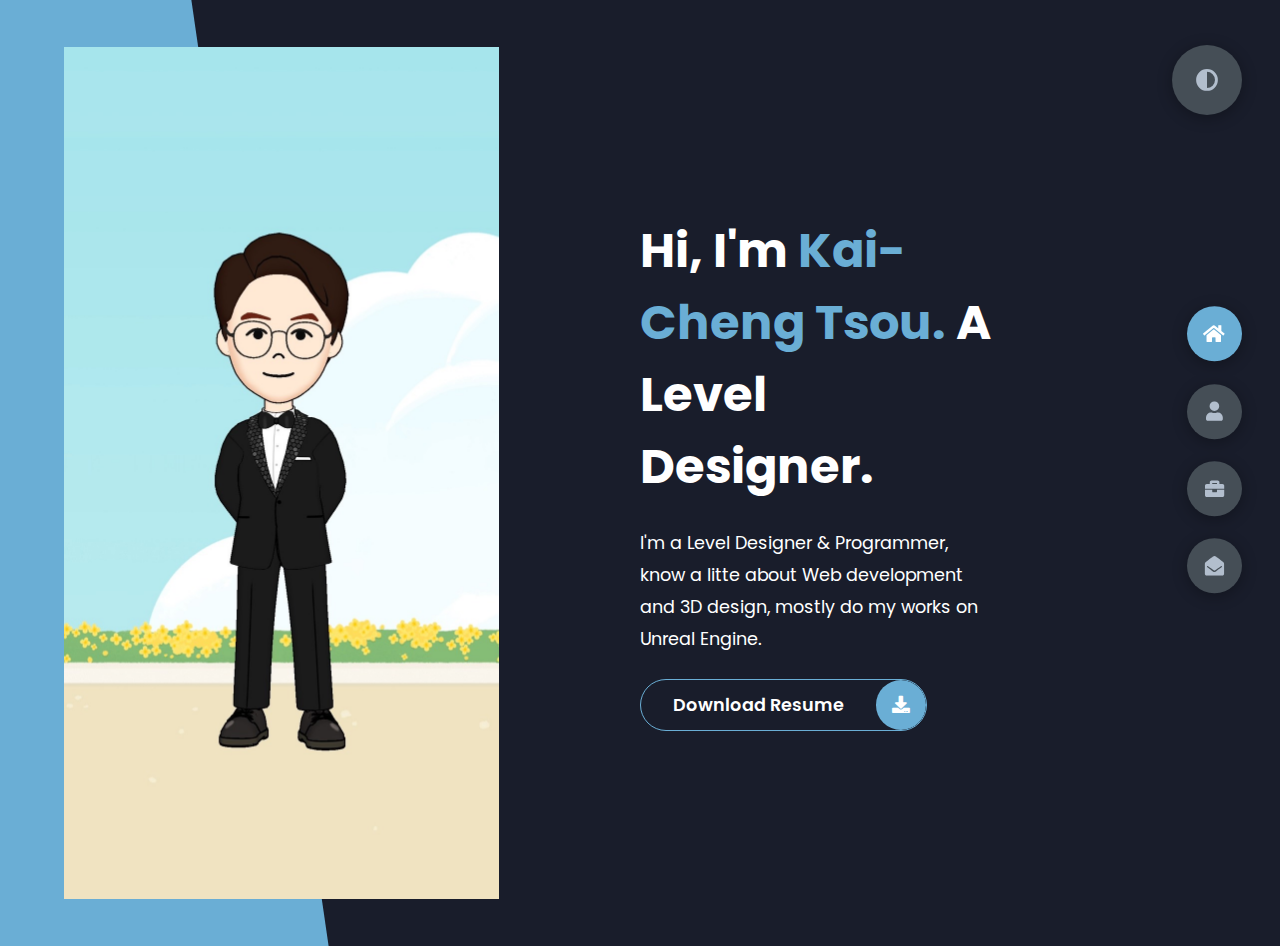
==== index.html @ d6a3ddf7 "Commit initial files" ====
<!DOCTYPE html>
<html lang="en">
<head>
    <meta charset="UTF-8">
    <meta http-equiv="X-UA-Compatible" content="IE=edge">
    <meta name="viewport" content="width=device-width, initial-scale=1.0">
    <title>Portfolio</title>
    <link rel="stylesheet" href="styles/styles.css">
    <link rel="preconnect" href="https://fonts.googleapis.com">
    <link rel="preconnect" href="https://fonts.gstatic.com" crossorigin>
    <link rel="stylesheet" href="https://cdnjs.cloudflare.com/ajax/libs/font-awesome/5.15.4/css/all.min.css" integrity="sha512-1ycn6IcaQQ40/MKBW2W4Rhis/DbILU74C1vSrLJxCq57o941Ym01SwNsOMqvEBFlcgUa6xLiPY/NS5R+E6ztJQ==" crossorigin="anonymous" referrerpolicy="no-referrer" />
    <link href="https://fonts.googleapis.com/css2?family=Poppins:wght@400;500;600;700;800&display=swap" rel="stylesheet">
</head>
<body class="main-content">
    <header class="container header active" id="home">
        <div class="header-content">
            <div class="left-header">
                <div class="h-shape"></div>
                <div class="image">
                    <img src="img/SelfPhoto.jpg" alt="">
                </div>
            </div>
            <div class="right-header">
                <h1 class="name">
                    Hi, I'm <span>Kai-Cheng Tsou.</span>
                    A Level Designer.
                </h1>
                <p>
                    I'm a Level Designer & Programmer, know a litte about Web development
                    and 3D design, mostly do my works on Unreal Engine.
                    
                </p>
                <div class="btn-con">
                    <a href="file/Resume_Kai-Cheng Tsou_finale.pdf" target="_blank" class="main-btn">
                        <span class="btn-text">Download Resume</span>
                        <span class="btn-icon"><i class="fas fa-download"></i></span>
                    </a>
                </div>
            </div>
        </div>
    </header>
    <main>
        <section class="container about" id="about">
            <div class="main-title">
                <h2>About <span>me</span><span class="bg-text">Tommy</span></h2>
            </div>
            <div class="about-container">
                <div class="left-about">
                    <h4>Information About me</h4>
                    <p>
                        I am currently a senior studying game design at Purdue University.
                        I have worked on several projects with my partner.
                        This gives me a brief insight into what my role might be when I am working in a group.
                        My Purdue experience has taught me many skills, including,
                        Modeling, programming, and language skills could help me get started.
                        In the future, I want to become an excellent game designer so that everyone can enjoy
                        Playing the game that me and my partner
                        Design. I am excited to learn more in the future.   
                    </p>
                    <div class="btn-con">
                        <a href="file/Resume_Kai-Cheng Tsou_finale.pdf" target="_blank" class="main-btn">
                            <span class="btn-text">Download Resume</span>
                            <span class="btn-icon"><i class="fas fa-download"></i></span>
                        </a>
                    </div>
                </div>
                <div class="right-about">
                    <div class="about-item">
                        <div class="abt-text">
                            <p class="large-text">10+</p>
                            <p class="small-text">Projects <br /> Completed</p>
                        </div>
                    </div>
                    <div class="about-item">
                        <div class="abt-text">
                            <p class="large-text">3+</p>
                            <p class="small-text">Years of <br /> Unreal Engine</p>
                        </div>
                    </div>
                    <div class="about-item">
                        <div class="abt-text">
                            <p class="large-text">2+</p>
                            <p class="small-text">MONTHS OF<br />WEB DEVELOPER </p>
                        </div>
                    </div>
                    <div class="about-item">
                        <div class="abt-text">
                            <p class="large-text">1000+</p>
                            <p class="small-text">MONTHS OF<br />WEB DEVELOPER </p>
                        </div>
                    </div>
                </div>
            </div>
            
        </section>
        <section class="container portfolio" id="portfolio">
            <div class="main-title">
                <h2>My <span>Portfolio</span><span class="bg-text">My Work</span></h2>
            </div>
            <p class="port-text">
                Here is some of my work that I've done in various programming languages.
            </p>
            <div class="portfolios">
                <div class="portfolio-item">
                    <div class="image">
                        <img src="img/iPhone.png" alt="">
                    </div>
                    <div class="hover-items">
                        <h3>iPhone & Apple Watch</h3>
                        <div class="icons">
                            <a href="https://skfb.ly/6SsCP" target="_blank" class="icon">
                                <i class="fa fa-cube"></i>
                            </a>
                            
                        </div>
                    </div>
                </div>
                <div class="portfolio-item">
                    <div class="image">
                        <img src="img/Trial by Fire.jpg" alt="">
                    </div>
                    <div class="hover-items">
                        <h3>Trial by Fire</h3>
                        <div class="icons">
                            <a href="https://youtu.be/gQxHYE5LvJs" target="_blank" class="icon">
                                <i class="fab fa-youtube"></i>
                            </a>
                            <button class="btn-hover color-8" id="trial-by-fire">View More</button>
                        </div>
                    </div>
                </div>
                <div class="portfolio-item">
                    <div class="image">
                        <img src="img/Ready to Rob.jpg" alt="">
                    </div>
                    <div class="hover-items">
                        <h3>Ready to Rob?</h3>
                        <div class="icons">
                            <a href="https://youtu.be/eOL1Wy4G3nA" target="_blank" class="icon">
                                <i class="fab fa-youtube"></i>
                            </a>
                            <button class="btn-hover color-8" id="ready-to-rob">View More</button>
                        </div>
                    </div>
                </div>
                <div class="portfolio-item">
                    <div class="image">
                        <img src="img/Village Revenger.png" alt="">
                    </div>
                    <div class="hover-items">
                        <h3>Village Revenger</h3>
                        <div class="icons">
                            <a href="https://youtu.be/gwKJbkWN3_Y" target="_blank" class="icon">
                                <i class="fab fa-youtube"></i>
                            </a>
                            <button class="btn-hover color-8" id="village-revenger">View More</button>
                        </div>
                    </div>
                </div>
                <div class="portfolio-item">
                    <div class="image">
                        <img src="img/Village Protector.png" alt="">
                    </div>
                    <div class="hover-items">
                        <h3>Village Protector</h3>
                        <div class="icons">
                            <a href="https://youtu.be/8NQX7hXGex4" target="_blank" class="icon">
                                <i class="fab fa-youtube"></i>
                            </a>
                            <button class="btn-hover color-8" id="village-protector">View More</button>
                        </div>
                    </div>
                </div>
                <div class="portfolio-item">
                    <div class="image">
                        <img src="img/The Dark Cave.png" alt="">
                    </div>
                    <div class="hover-items">
                        <h3>The Dark Cave</h3>
                        <div class="icons">
                            <a href="https://youtu.be/o_e9p0Lv7rg" target="_blank" class="icon">
                                <i class="fab fa-youtube"></i>
                            </a>
                            <button class="btn-hover color-8" id="the-dark-cave">View More</button>
                        </div>
                    </div>
                </div>
                <div class="portfolio-item">
                    <div class="image">
                        <img src="img/Future Mission.png" alt="">
                    </div>
                    <div class="hover-items">
                        <h3>Future Mission</h3>
                        <div class="icons">
                            <a href="https://youtu.be/r1mkFyCOJxg" target="_blank" class="icon">
                                <i class="fab fa-youtube"></i>
                            </a>
                            <button class="btn-hover color-8" id="future-mission">View More</button>
                        </div>
                    </div>
                </div>
            </div>
        </section>
        
        
        
        <section class="container contact" id="contact">
            <div class="contact-container">
                <div class="main-title">
                    <h2>Contact <span>Me</span><span class="bg-text">Contact</span></h2>
                </div>
                <div class="contact-content-con">
                    <div class="left-contact">
                        <h4>Contact me here</h4>
                        <p>
                            Here are some places that you can find me 
                        </p>
                        <div class="contact-info">
                            <div class="contact-item">
                                <div class="icon">
                                    <i class="fas fa-map-marker-alt"></i>
                                    <span>Location</span>
                                </div>
                                <p>
                                    200S 4th st #420, Lafayette,IN
                                </p>
                            </div>
                            <div class="contact-item">
                                <div class="icon">
                                    <i class="fas fa-envelope"></i>
                                    <span>Email</span>
                                </div>
                                <p>
                                    <span>tommy.870702@gmail.com</span>
                                </p>
                            </div>
                            <div class="contact-item">
                                <div class="icon">
                                    <i class="fas fa-user-graduate"></i>
                                    <span>Education</span>
                                </div>
                                <p>
                                    <span>Purdue University, West Lafayette</span>
                                </p>
                            </div>
                            <div class="contact-item">
                                <div class="icon">
                                    <i class="fas fa-phone"></i>
                                    <span>US Mobile Number</span>
                                </div>
                                <p>
                                    <span>+1(765)-694-9791</span>
                                </p>
                            </div>
                            <div class="contact-item">
                                <div class="icon">
                                    <i class="fas fa-phone"></i>
                                    <span>TW Mobile Number</span>
                                </div>
                                <p>
                                    <span>+886 966058989</span>
                                </p>
                            </div>
                            <div class="contact-item">
                                <div class="icon">
                                    <i class="fas fa-globe-africa"></i>
                                    <span>Languages</span>
                                </div>
                                <p>
                                    <span>: English, Chinese</span>
                                </p>
                            </div>
                        </div>
                        <div class="contact-icons">
                            <div class="contact-icon">
                                <a href="www.facebook.com" target="_blank">
                                    <i class="fab fa-facebook-f"></i>
                                </a>
                                <a href="#" target="_blank">
                                    <i class="fab fa-instagram"></i>
                                </a>
                                <a href="#" target="_blank">
                                    <i class="fab fa-linkedin"></i>
                                </a>
                                <a href="#" target="_blank">
                                    <i class="fab fa-youtube"></i>
                                </a>
                            </div>
                        </div>
                    </div>
                    <div class="right-contact">
                        
                        <!-- <form action="" class="contact-form">
                            <div class="input-control i-c-2">
                                <input type="text" required placeholder="YOUR NAME">
                                <input type="email" required placeholder="YOUR EMAIL">
                            </div>
                            <div class="input-control">
                                <input type="text" required placeholder="ENTER SUBJECT">
                            </div>
                            <div class="input-control">
                                <textarea name="" id="" cols="15" rows="8" placeholder="Message Here..."></textarea>
                            </div>
                            <div class="submit-btn">
                                <a href="#" class="main-btn">
                                    <span class="btn-text">Download CV</span>
                                    <span class="btn-icon"><i class="fas fa-download"></i></span>
                                </a>
                            </div>
                        </form> -->
                    </div>
                </div>
            </div>
        </section>
    </main>
    <!-- <div>
        <section class="container TrialByFire" id="TrialByFire">
            <div class="projects">
                <h1 class="game-title">Trial<span> By Fire</span></h1>
                <p class="intro">This is my first project using Unreal Engine, it is a simple first-person game that makes with some meshes and also a little blueprint to make it more interesting.</p>
                <div class="projects-main">
                    <div class="inside">
                        <img class="projects-img" src="projects img/Trial by fire1.png" >
                        <div class="projects-explain1">
                        <h2 class="explain-number">01</h2>
                        <h2 class="explain-title">Level</h2>
                        <p class="explain-main">This is the whole-level design of this project, it is really a small level, the player can easier follow the route and win the game.</p>
                        </div>
                    </div>
                    <div class="inside">
                        <div class="projects-explain2">
                        <h2 class="explain-number">02</h2>
                        <h2 class="explain-title">Top View</h2>
                        <p class="explain-main">From the top view, the level design can be more precise, it starts from the bottom of the map and goes to the top of the map.</p>
                        </div>
                        <img class="projects-img" id="second" src="projects img/trial by fire2.png" >
                    </div>
                    <div>
                        <video controls class="video">
                            <source src="video/Trial By Fire.mp4" type="video/mp4">
                        </video>
                    </div>
                </div>
                <button class="btn-hover color-9" >Return to Main Page</button>
            </div>
            
        </section>
    </div> -->

    <div class="controls">
        <div class="control active-btn" data-id="home" >
            <i class="fas fa-home"></i>
        </div>
        <div class="control" data-id="about">
            <i class="fas fa-user"></i>
        </div>
        <div class="control" data-id="portfolio">
            <i class="fas fa-briefcase"></i>
        </div>
        <!-- <div class="control" data-id="blogs">
            <i class="far fa-newspaper"></i>
        </div> -->
        <div class="control" data-id="contact">
            <i class="fas fa-envelope-open"></i>
        </div>
    </div>
    
    <div class="theme-btn">
        <i class="fas fa-adjust"></i>
    </div>
    <script defer src="app.js"></script>
</body>
</html>
---- styles/styles.css ----
* {
  margin: 0;
  padding: 0;
  box-sizing: border-box;
  list-style: none;
}



:root {
  --color-primary: #191d2b;
  --color-secondary: #6aaed5;
  --color-white: #FFFFFF;
  --color-black: #000;
  --color-grey0: #f8f8f8;
  --color-grey-1: #dbe1e8;
  --color-grey-2: #b2becd;
  --color-grey-3: #6c7983;
  --color-grey-4: #454e56;
  --color-grey-5: #2a2e35;
  --color-grey-6: #12181b;
  --color-btn1: #25aae1;
  --color-btn2: #4481eb;
  --color-btn3: #04befe;
  --color-btn4: #3f86ed;
  --color-btn5: rgba(65, 132, 234, 0.75);
  --color-btn6: #29323c;
  --color-btn7: #485563;
  --color-btn8: #2b5876;
  --color-btn9: #4e4376;
  --color-btn10: rgba(45, 54, 65, 0.75);
  --br-sm-2: 14px;
  --box-shadow-1: 0 3px 15px rgba(0,0,0,.3);
}

.light-mode {
  --color-primary: #FFFFFF;
  --color-secondary: #F56692;
  --color-white: #454e56;
  --color-black: #000;
  --color-grey0: #f8f8f8;
  --color-grey-1: #6c7983;
  --color-grey-2: #ffffff;
  --color-grey-3: #6c7983;
  --color-grey-4: #454e56;
  --color-grey-5: #f8f8f8;
  --color-grey-6: #12181b;
  --color-btn1: #f894b2;
  --color-btn2: #F56692;
  --color-btn3: #f689a9;
  --color-btn4: #f88fae;
  --color-btn5: rgba(234, 149, 211, 0.75);
  --color-btn6: #f9f8f9;
  --color-btn7: #f3b7f1;
  --color-btn8: #f3f4f6;
  --color-btn9: #f3d5ef;
  --color-btn10: rgba(224, 224, 224, 0.75);
}

body {
  background-color: var(--color-primary);
  font-family: "Poppins", sans-serif;
  font-size: 1.1rem;
  color: var(--color-white);
  transition: all 0.4s ease-in-out;
}

a {
  display: inline-block;
  text-decoration: none;
  color: inherit;
  font-family: inherit;
}

.myButton {
	box-shadow: 0px 10px 14px -7px #276873;
	background:linear-gradient(to bottom, #c0d685 5%, #409975 100%);
	background-color:#c0d685;
	border-radius:8px;
	display:inline-block;
	cursor:pointer;
	color:#ffffff;
	font-family:Arial;
	font-size:20px;
	font-weight:bold;
	padding:8px 22px;
	text-decoration:none;
	text-shadow:0px 1px 0px #3d768a;
}
.myButton:hover {
	background:linear-gradient(to bottom, #409975 5%, #c0d685 100%);
	background-color:#409975;
}
.myButton:active {
	position:relative;
	top:1px;
}


      

header {
  min-height: 100vh;
  color: var(--color-white);
  overflow: hidden;
  padding: 0 !important;
}

section {
  min-height: 100vh;
  width: 100%;
  position: absolute;
  left: 0;
  top: 0;
  padding: 3rem 18rem;
}

.container {
  display: none;
  transform: translateY(-100%) scale(0);
  transition: all 0.4s ease-in-out;
  background-color: var(--color-primary);
}

.active {
  display: block;
  animation: appear 1s ease-in-out;
  transform: translateY(0) scaleY(1);
}
@keyframes appear {
  0% {
    transform: translateY(-100%) scaleY(0);
  }
  100% {
    transform: translateY(0) scaleY(1);
  }
}

.controls {
  position: fixed;
  z-index: 10;
  top: 50%;
  right: 3%;
  display: flex;
  flex-direction: column;
  align-items: center;
  justify-content: center;
  transform: translateY(-50%);
}
.controls .control {
  padding: 1rem;
  cursor: pointer;
  background-color: var(--color-grey-4);
  width: 55px;
  height: 55px;
  border-radius: 50%;
  display: flex;
  justify-content: center;
  align-items: center;
  margin: 0.7rem 0;
  box-shadow: var(--box-shadow-1);
}
.controls .control i {
  font-size: 1.2rem;
  color: var(--color-grey-2);
  pointer-events: none;
}
.controls .control div {
  font-size: 1.2rem;
  color: var(--color-grey-2);
  pointer-events: none;
}
.controls .active-btn {
  background-color: var(--color-secondary);
  transition: all 0.4s ease-in-out;
}
.controls .active-btn i {
  color: var(--color-white);
}



.controls2 {
  position: fixed;
  z-index: 10;
  top: 50%;
  right: 3%;
  display: flex;
  flex-direction: column;
  align-items: center;
  justify-content: center;
  transform: translateY(-50%);
}
.controls2 .control {
  padding: 1rem;
  cursor: pointer;
  background-color: var(--color-grey-4);
  width: 55px;
  height: 55px;
  border-radius: 50%;
  display: flex;
  justify-content: center;
  align-items: center;
  margin: 0.7rem 0;
  box-shadow: var(--box-shadow-1);
}
.controls2 .control i {
  font-size: 1.2rem;
  color: var(--color-grey-2);
  pointer-events: none;
}
.controls2 .control div {
  font-size: 1.2rem;
  color: var(--color-grey-2);
  pointer-events: none;
}
.controls2 .active-btn {
  background-color: var(--color-secondary);
  transition: all 0.4s ease-in-out;
}
.controls2 .active-btn i {
  color: var(--color-white);
}

.theme-btn {
  top: 5%;
  right: 3%;
  width: 70px;
  height: 70px;
  border-radius: 50%;
  background-color: var(--color-grey-4);
  cursor: pointer;
  position: fixed;
  display: flex;
  justify-content: center;
  align-items: center;
  box-shadow: 0 3px 15px rgba(0, 0, 0, 0.3);
  transition: all 0.1s ease-in-out;
}
.theme-btn:active {
  transform: translateY(-3px);
}
.theme-btn i {
  font-size: 1.4rem;
  color: var(--color-grey-2);
  pointer-events: none;
}

/*Header-content*/
.header-content {
  display: grid;
  grid-template-columns: repeat(2, 1fr);
  min-height: 100vh;
}
.header-content .left-header {
  display: flex;
  align-items: center;
  position: relative;
}
.header-content .left-header .h-shape {
  transition: all 0.4s ease-in-out;
  width: 65%;
  height: 100%;
  background-color: var(--color-secondary);
  position: absolute;
  left: 0;
  top: 0;
  z-index: -1;
  clip-path: polygon(0 0, 46% 0, 79% 100%, 0% 100%);
}
.header-content .left-header .image {
  border-radius: var(--br-sm-2);
  height: 90%;
  width: 68%;
  margin-left: 4rem;
  background-color: var(--color-black);
  transition: all 0.4s ease-in-out;
}
.header-content .left-header .image img {
  width: 100%;
  height: 100%;
  object-fit: cover;
  transition: all 0.4s ease-in-out;
  /*filter: grayscale(100%);*/
}
.header-content .left-header .image img:hover {
  filter: grayscale(0);
}
.header-content .right-header {
  display: flex;
  flex-direction: column;
  justify-content: center;
  padding-right: 18rem;
}
.header-content .right-header .name {
  font-size: 3rem;
}
.header-content .right-header .name span {
  color: var(--color-secondary);
}
.header-content .right-header p {
  margin: 1.5rem 0;
  line-height: 2rem;
}

/*About*/
.about-container {
  display: grid;
  grid-template-columns: repeat(2, 1fr);
  padding-top: 3.5rem;
  padding-bottom: 5rem;
}
.about-container .right-about {
  display: grid;
  grid-template-columns: repeat(2, 1fr);
  grid-gap: 2rem;
}
.about-container .right-about .about-item {
  border: 1px solid var(--color-grey-5);
  border-radius: 5px;
  transition: all 0.4s ease-in-out;
  box-shadow: 1px 2px 15px rgba(0, 0, 0, 0.1);
}
.about-container .right-about .about-item:hover {
  cursor: default;
  transform: translateY(-5px);
  border: 1px solid var(--color-secondary);
  box-shadow: 1px 4px 15px rgba(0, 0, 0, 0.32);
}
.about-container .right-about .about-item .abt-text {
  padding: 1.5rem;
  display: flex;
  flex-direction: column;
}
.about-container .right-about .about-item .abt-text .large-text {
  font-size: 3rem;
  font-weight: 700;
  color: var(--color-secondary);
}
.about-container .right-about .about-item .abt-text .small-text {
  padding-left: 3rem;
  position: relative;
  text-transform: uppercase;
  font-size: 1.2rem;
  color: var(--color-grey-1);
  letter-spacing: 2px;
}
.about-container .right-about .about-item .abt-text .small-text::before {
  content: "";
  position: absolute;
  left: 0;
  top: 15px;
  width: 2rem;
  height: 2px;
  background-color: var(--color-grey-5);
}
.about-container .left-about {
  padding-right: 5rem;
}
.about-container .left-about p {
  line-height: 3.5rem;
  padding: 1rem;
  color: var(--color-grey-1);
}
.about-container .left-about h4 {
  font-size: 2rem;
  text-transform: uppercase;
}

.about-stats {
  padding-bottom: 4rem;
}
.about-stats .progress-bars {
  display: grid;
  grid-template-columns: repeat(2, 1fr);
  grid-gap: 2rem;
}
.about-stats .progress-bars .progress-bar {
  display: flex;
  flex-direction: column;
}
.about-stats .progress-bars .progress-bar .prog-title {
  text-transform: uppercase;
  font-weight: 500;
}
.about-stats .progress-bars .progress-bar .progress-con {
  display: flex;
  align-items: center;
}
.about-stats .progress-bars .progress-bar .progress-con .prog-text {
  color: var(--color-grey-2);
}
.about-stats .progress-bars .progress-bar .progress-con .progress {
  width: 100%;
  height: 0.45rem;
  background-color: var(--color-grey-4);
  margin-left: 1rem;
  position: relative;
}
.about-stats .progress-bars .progress-bar .progress-con .progress span {
  position: absolute;
  top: 0;
  left: 0;
  height: 100%;
  background-color: var(--color-secondary);
  transition: all 0.4s ease-in-out;
  width: 60%;
}
.about-stats .progress-bars .progress-bar .progress-con .progress .html {
  width: 80%;
}
.about-stats .progress-bars .progress-bar .progress-con .progress .css {
  width: 95%;
}
.about-stats .progress-bars .progress-bar .progress-con .progress .js {
  width: 75%;
}
.about-stats .progress-bars .progress-bar .progress-con .progress .react {
  width: 60%;
}
.about-stats .progress-bars .progress-bar .progress-con .progress .node {
  width: 87%;
}
.about-stats .progress-bars .progress-bar .progress-con .progress .python {
  width: 70%;
}

.stat-title {
  text-transform: uppercase;
  font-size: 1.4rem;
  text-align: center;
  padding: 3.5rem 0;
  position: relative;
}
.stat-title::before {
  content: "";
  position: absolute;
  left: 50%;
  top: 0;
  width: 40%;
  height: 1px;
  background-color: var(--color-grey-5);
  transform: translateX(-50%);
}

/*Timeline*/
.timeline {
  display: grid;
  grid-template-columns: repeat(2, 1fr);
  grid-gap: 2rem;
  padding-bottom: 3rem;
}
.timeline .timeline-item {
  position: relative;
  padding-left: 3rem;
  border-left: 1px solid var(--color-grey-5);
}
.timeline .timeline-item .tl-icon {
  position: absolute;
  left: -27px;
  top: 0;
  background-color: var(--color-secondary);
  width: 50px;
  height: 50px;
  border-radius: 50%;
  display: flex;
  align-items: center;
  justify-content: center;
}
.timeline .timeline-item .tl-icon i {
  font-size: 1.3rem;
}
.timeline .timeline-item .tl-duration {
  padding: 0.2rem 0.6rem;
  background-color: var(--color-grey-5);
  border-radius: 15px;
  display: inline-block;
  font-size: 0.8rem;
  text-transform: uppercase;
  font-weight: 500;
}
.timeline .timeline-item h5 {
  padding: 1rem 0;
  text-transform: uppercase;
  font-size: 1.3rem;
  font-weight: 600;
}
.timeline .timeline-item h5 span {
  color: var(--color-grey-2);
  font-weight: 500;
  font-size: 1.2rem;
}
.timeline .timeline-item p {
  color: var(--color-grey-2);
}

.port-text {
  padding: 2rem 0;
  text-align: center;
}

.portfolios {
  display: grid;
  grid-template-columns: repeat(3, 1fr);
  grid-gap: 2rem;
  margin-top: 3rem;
}
.portfolios .portfolio-item {
  position: relative;
  border-radius: 15px;
}
.portfolios .portfolio-item img {
  width: 100%;
  height: 300px;
  object-fit: cover;
  border-radius: 15px;
}
.portfolios .portfolio-item .hover-items {
  width: 100%;
  height: 100%;
  background-color: var(--color-secondary);
  position: absolute;
  left: 0;
  top: 0;
  border-radius: 15px;
  display: flex;
  justify-content: center;
  align-items: center;
  flex-direction: column;
  opacity: 0;
  transform: scale(0);
  transition: all 0.4s ease-in-out;
}
.portfolios .portfolio-item .hover-items h3 {
  font-size: 1.5rem;
  color: var(--color-white);
  margin-bottom: 1.5rem;
}
.portfolios .portfolio-item .hover-items .icons {
  display: flex;
  justify-content: center;
  align-items: center;
}
.portfolios .portfolio-item .hover-items .icons .icon {
  background-color: var(--color-primary);
  border-radius: 50%;
  width: 50px;
  height: 50px;
  display: flex;
  align-items: center;
  justify-content: center;
  margin: 0 1rem;
  cursor: pointer;
  transition: all 0.4s ease-in-out;
}
.portfolios .portfolio-item .hover-items .icons .icon i {
  font-size: 1.5rem;
  color: var(--color-white);
  margin: 0 1rem;
}
.portfolios .portfolio-item .hover-items .icons .icon:hover {
  background-color: var(--color-white);
}
.portfolios .portfolio-item .hover-items .icons .icon:hover i {
  color: var(--color-primary);
}

.portfolio-item:hover .hover-items {
  opacity: 1;
  transform: scale(1);
}

.blogs {
  display: grid;
  grid-template-columns: repeat(3, 1fr);
  grid-gap: 2rem;
  margin-top: 3rem;
}
.blogs .blog {
  position: relative;
  background-color: var(--color-grey-5);
  border-radius: 5px;
  box-shadow: 1px 1px 20px rgba(0, 0, 0, 0.1);
  transition: all 0.4s ease-in-out;
}
.blogs .blog:hover {
  box-shadow: 1px 1px 20px rgba(0, 0, 0, 0.3);
  transform: translateY(-5px);
  transition: all 0.4s ease-in-out;
}
.blogs .blog:hover img {
  filter: grayscale(0);
  transform: scale(1.1);
  box-shadow: 0px 4px 15px rgba(0, 0, 0, 0.8);
}
.blogs .blog img {
  width: 100%;
  height: 300px;
  object-fit: cover;
  border-top-left-radius: 5px;
  border-top-right-radius: 5px;
  filter: grayscale(100%);
  transition: all 0.4s ease-in-out;
}
.blogs .blog .blog-text {
  margin-top: -7px;
  padding: 1.1rem;
  border-top: 8px solid var(--color-secondary);
}
.blogs .blog .blog-text h4 {
  font-size: 1.5rem;
  margin-bottom: 0.7rem;
  transition: all 0.4s ease-in-out;
  cursor: pointer;
}
.blogs .blog .blog-text h4:hover {
  color: var(--color-secondary);
}
.blogs .blog .blog-text p {
  color: var(--color-grey-2);
  line-height: 2rem;
  padding-bottom: 1rem;
}

.contact-content-con {
  display: flex;
  padding-top: 3.5rem;
}
.contact-content-con .left-contact {
  flex: 2;
}
.contact-content-con .left-contact h4 {
  margin-top: 1rem;
  font-size: 2rem;
  text-transform: uppercase;
}
.contact-content-con .left-contact p {
  margin: 1rem 0;
  line-height: 2rem;
}
.contact-content-con .left-contact .contact-info .contact-item {
  display: flex;
  align-items: center;
  justify-content: space-between;
}
.contact-content-con .left-contact .contact-info .contact-item p {
  margin: 0.3rem 0 !important;
  padding: 0 !important;
}
.contact-content-con .left-contact .contact-info .contact-item .icon {
  display: grid;
  grid-template-columns: 40px 1fr;
}
.contact-content-con .left-contact .contact-info .contact-item .icon i {
  display: flex;
  align-items: center;
  font-size: 1.3rem;
}
.contact-content-con .left-contact .contact-icon {
  display: flex;
  margin-top: 2rem;
}
.contact-content-con .left-contact .contact-icon a {
  display: flex;
  align-items: center;
  color: var(--color-white);
  background-color: var(--color-grey-5);
  cursor: pointer;
  justify-content: center;
  width: 50px;
  height: 50px;
  border-radius: 50%;
  margin: 0 0.4rem;
  transition: all 0.4s ease-in-out;
}
.contact-content-con .left-contact .contact-icon a:hover {
  background-color: var(--color-secondary);
}
.contact-content-con .left-contact .contact-icon a:hover i {
  color: var(--color-primary);
}
.contact-content-con .left-contact .contact-icon a i {
  display: flex;
  align-items: center;
  justify-content: center;
  font-size: 1.3rem;
}
.contact-content-con .right-contact {
  flex: 3;
  margin-left: 3rem;
}
.contact-content-con .right-contact .input-control {
  margin: 1.5rem 0;
}
.contact-content-con .right-contact .input-control input, .contact-content-con .right-contact .input-control textarea {
  border-radius: 30px;
  font-weight: inherit;
  font-size: inherit;
  font-family: inherit;
  padding: 0.8rem 1.1rem;
  outline: none;
  border: none;
  background-color: var(--color-grey-5);
  width: 100%;
  color: var(--color-white);
  resize: none;
}
.contact-content-con .right-contact .i-c-2 {
  display: flex;
}
.contact-content-con .right-contact .i-c-2 :last-child {
  margin-left: 1.5rem;
}
.contact-content-con .right-contact .submit-btn {
  display: flex;
  justify-content: flex-start;
}

.right-contact{
  background: #04befe;
}

/*Independed components*/
.btn-con {
  display: flex;
  align-self: flex-start;
}

.main-btn {
  border-radius: 30px;
  color: inherit;
  font-weight: 600;
  position: relative;
  border: 1px solid var(--color-secondary);
  display: flex;
  align-self: flex-start;
  align-items: center;
  overflow: hidden;
}
.main-btn .btn-text {
  padding: 0 2rem;
}
.main-btn .btn-icon {
  background-color: var(--color-secondary);
  display: flex;
  align-items: center;
  justify-content: center;
  border-radius: 50%;
  padding: 1rem;
}
.main-btn::before {
  content: "";
  position: absolute;
  top: 0;
  right: 0;
  transform: translateX(100%);
  transition: all 0.4s ease-out;
  z-index: -1;
}
.main-btn:hover {
  transition: all 0.4s ease-out;
}
.main-btn:hover::before {
  width: 100%;
  height: 100%;
  background-color: var(--color-secondary);
  transform: translateX(0);
  transition: all 0.4s ease-out;
}

.main-title {
  text-align: center;
}
.main-title h2 {
  position: relative;
  text-transform: uppercase;
  font-size: 4rem;
  font-weight: 700;
}
.main-title h2 span {
  color: var(--color-secondary);
}
.main-title h2 .bg-text {
  position: absolute;
  top: 50%;
  left: 50%;
  color: var(--color-grey-5);
  transition: all 0.4s ease-in-out;
  z-index: -1;
  transform: translate(-50%, -50%);
  font-weight: 800;
  font-size: 6.3rem;
}

.about-container .left-about p {
  padding-left: 0;
}

@media screen and (max-width: 600px) {
  header {
    padding: 0 !important;
  }

  .theme-btn {
    width: 50px;
    height: 50px;
  }

  .header-content {
    grid-template-columns: repeat(1, 1fr);
    padding-bottom: 6rem;
  }

  .left-header .h-shape {
    display: none;
  }

  .right-header {
    grid-row: 1;
    padding-right: 0rem !important;
    width: 90%;
    margin: 0 auto;
  }
  .right-header .name {
    font-size: 2.5rem !important;
    text-align: center;
    padding-top: 3rem;
  }

  .header-content .left-header .image {
    margin: 0 auto;
    width: 90%;
  }

  .controls .controls2{
    top: auto;
    bottom: 0;
    flex-direction: row;
    justify-content: center;
    left: 50%;
    transform: translateX(-50%);
    width: 100%;
    background-color: var(--color-grey-5);
  }
  .controls .control .controls2{
    margin: 1rem 0.3rem;
  }

  .about-container {
    grid-template-columns: repeat(1, 1fr);
  }
  .about-container .right-about {
    grid-template-columns: repeat(1, 1fr);
    padding-top: 2.5rem;
  }
  .about-container .left-about {
    padding-right: 0;
  }
  .about-container .left-about p {
    padding-left: 0;
  }

  .timeline {
    grid-template-columns: repeat(1, 1fr);
    padding-bottom: 6rem;
  }

  .container {
    padding: 2rem 2.5rem !important;
  }

  .about-stats .progress-bars {
    grid-template-columns: repeat(1, 1fr);
  }

  .portfolios {
    grid-template-columns: repeat(1, 1fr);
    padding-bottom: 6rem;
    margin-top: 1rem;
  }

  .blogs {
    grid-template-columns: repeat(1, 1fr);
    padding-bottom: 6rem;
  }

  .contact-content-con {
    flex-direction: column;
  }
  .contact-content-con .right-contact {
    margin-left: 0;
    margin-top: 2.5rem;
  }

  .contact-content-con .right-contact .i-c-2 {
    flex-direction: column;
  }

  .contact-content-con .right-contact .i-c-2 :last-child {
    margin-left: 0;
    margin-top: 1.5rem;
  }

  .contact-content-con .right-contact {
    margin-bottom: 6rem;
  }

  .contact-item {
    flex-direction: column;
    margin: 1rem 0;
  }
  .contact-item p {
    font-size: 15px;
    color: var(--color-grey-2);
  }
  .contact-item span {
    font-size: 15px;
  }
  .contact-item .icon {
    grid-template-columns: 25px 1fr;
  }

  .main-title h2 {
    font-size: 2rem;
  }
  .main-title h2 span {
    font-size: 2.3rem;
  }
  .main-title h2 .bg-text {
    font-size: 2.3rem;
  }
}
@media screen and (max-width: 1432px) {
  .container {
    padding: 7rem 11rem;
  }

  .contact-content-con {
    flex-direction: column;
  }
  .contact-content-con .right-contact {
    margin-left: 0;
    margin-top: 2.5rem;
  }

  .contact-content-con .right-contact .i-c-2 {
    flex-direction: column;
  }

  .contact-content-con .right-contact .i-c-2 :last-child {
    margin-left: 0;
    margin-top: 1.5rem;
  }

  .contact-content-con .right-contact {
    margin-bottom: 6rem;
  }

  .main-title h2 .bg-text {
    font-size: 5.5rem;
  }
}
@media screen and (max-width: 1250px) {
  .blogs {
    grid-template-columns: repeat(2, 1fr);
    margin-top: 6rem;
  }

  .portfolios {
    grid-template-columns: repeat(2, 1fr);
  }

  .header-content .right-header {
    padding-right: 9rem;
  }
}
@media screen and (max-width: 660px) {
  .blogs {
    grid-template-columns: repeat(1, 1fr);
  }

  .portfolios {
    grid-template-columns: repeat(1, 1fr);
  }
}
@media screen and (max-width: 1070px) {
  .about-container {
    grid-template-columns: repeat(1, 1fr);
  }
  .about-container .right-about {
    padding-top: 2.5rem;
  }

  .main-title h2 {
    font-size: 4rem;
  }
  .main-title h2 span {
    font-size: 4rem;
  }
  .main-title h2 .bg-text {
    font-size: 4.5rem;
  }
}
@media screen and (max-width: 970px) {
  .container {
    padding: 7rem 6rem;
  }

  .about-container .left-about {
    padding-right: 0rem;
  }

  .header-content {
    grid-template-columns: repeat(1, 1fr);
    padding-bottom: 6rem;
  }

  .left-header .h-shape {
    display: none;
  }
  .left-header .image {
    width: 90% !important;
    margin: 0 auto !important;
  }

  .right-header {
    grid-row: 1;
    padding-right: 0rem !important;
    width: 90%;
    margin: 0 auto;
  }
  .right-header .name {
    font-size: 2.5rem !important;
    text-align: center;
    padding-top: 3rem;
  }
}
@media screen and (max-width: 700px) {
  .container {
    padding: 7rem 3rem;
  }

  .about-stats .progress-bars {
    grid-template-columns: repeat(1, 1fr);
  }

  .about-container .right-about {
    grid-template-columns: repeat(1, 1fr);
  }

  .timeline {
    grid-template-columns: repeat(1, 1fr);
  }

  .main-title h2 {
    font-size: 3rem;
  }
  .main-title h2 span {
    font-size: 3rem;
  }
  .main-title h2 .bg-text {
    font-size: 4rem;
  }
}

/*# sourceMappingURL=styles.css.map */

/*projects*/

/* .projects{
  text-align: center;
}



.game-title{
  font-size: 60px;
  margin-top: 30px;
  text-shadow: -2px 2px 1px rgb(109, 204, 236);
}

.intro{
  margin: 20px 200px;
  line-height: 40px;
  text-align: start;
}

.game-title span{
  color: var(--color-secondary);
  text-shadow: -2px 2px 1px rgb(250, 250, 250);
}

.projects-main{
  margin:30px auto;
}

.projects-img{
  margin-top: 40px;
  max-width: 600px;
  max-height: 400px;
}

.projects-explain1{
  width: 600px;
  margin-left: 80px;
  display: flex;
  flex-direction: column;
  align-items: start;
  margin-top: 40px;
}

.projects-explain2{
  width: 400px;
  margin-right: 80px;
  display: flex;
  flex-direction: column;
  align-items: start;
  margin-top: 40px;
}

.inside{
  border-top: 1px solid var(--color-white) ;
  padding-top: 30px;
  margin: 100px 100px;
  display: flex;
  justify-content: center;
  max-height: 800px;
}

.explain-main{
  text-align: start;
  line-height: 40px;
}

.explain-title{
  margin-top: 30px;
  margin-bottom: 20px;

}



.back{
  margin-top: 50px;
}

#villageprotectorbutton{
  margin-top: 100px;
}

.audio-component{
  display: flex;
  justify-content: space-around;
  margin-top: 50px;
}

.audio-component-left{
  display: flex;
  flex-direction: column;
  align-items: center;
  margin-bottom: 0;
}


.audio-component-left audio{
  margin-top: 10px;
  margin-bottom: 20px;
}

.audio-component-right{
  display: flex;
  flex-direction: column;
  align-items: center;
  margin-bottom: 0;
  margin-right: 50px;
}

.audio-component-right audio{
  margin-top: 10px;
  margin-bottom: 20px;
}

#skilllevel-img{
  margin-top: 50px;
}

#maze{
  margin-bottom: 0;
}

#maze-img{
  display: flex;
  flex-direction: column;
  border: 1px solid rgb(161, 9, 9);
}

#maze-explain{
  margin-top: 150px ;
}

#laser-explain{
  margin-top: 100px;
}

* {
  -webkit-box-sizing: border-box;
  -moz-box-sizing: border-box;
  box-sizing: border-box;
}



.btn-hover {
  width: 200px;
  font-size: 16px;
  font-weight: 600;
  color: var(--color-white);
  cursor: pointer;
  margin-top: 50px;
  margin-bottom: 30px;
  height: 55px;
  text-align:center;
  border: none;
  background-size: 300% 100%;
  
  border-radius: 50px;
  moz-transition: all .4s ease-in-out;
  -o-transition: all .4s ease-in-out;
  -webkit-transition: all .4s ease-in-out;
  transition: all .4s ease-in-out;
}

.btn-hover:hover {
  background-position: 100% 0;
  moz-transition: all .4s ease-in-out;
  -o-transition: all .4s ease-in-out;
  -webkit-transition: all .4s ease-in-out;
  transition: all .4s ease-in-out;
}

.btn-hover:focus {
  outline: none;
}

.btn-hover.color-9 {
  background-image: linear-gradient(to right, var(--color-btn1), var(--color-btn2), var(--color-btn3), var(--color-btn4));
  box-shadow: 0 4px 15px 0 var(--color-btn5);
}

.btn-hover.color-8 {
  background-image: linear-gradient(to right, var(--color-btn6), var(--color-btn7), var(--color-btn8), var(--color-btn9));
  box-shadow: 0 4px 15px 0 var(--color-btn10);
  height: 50px;
  margin-bottom: 50px;
} */
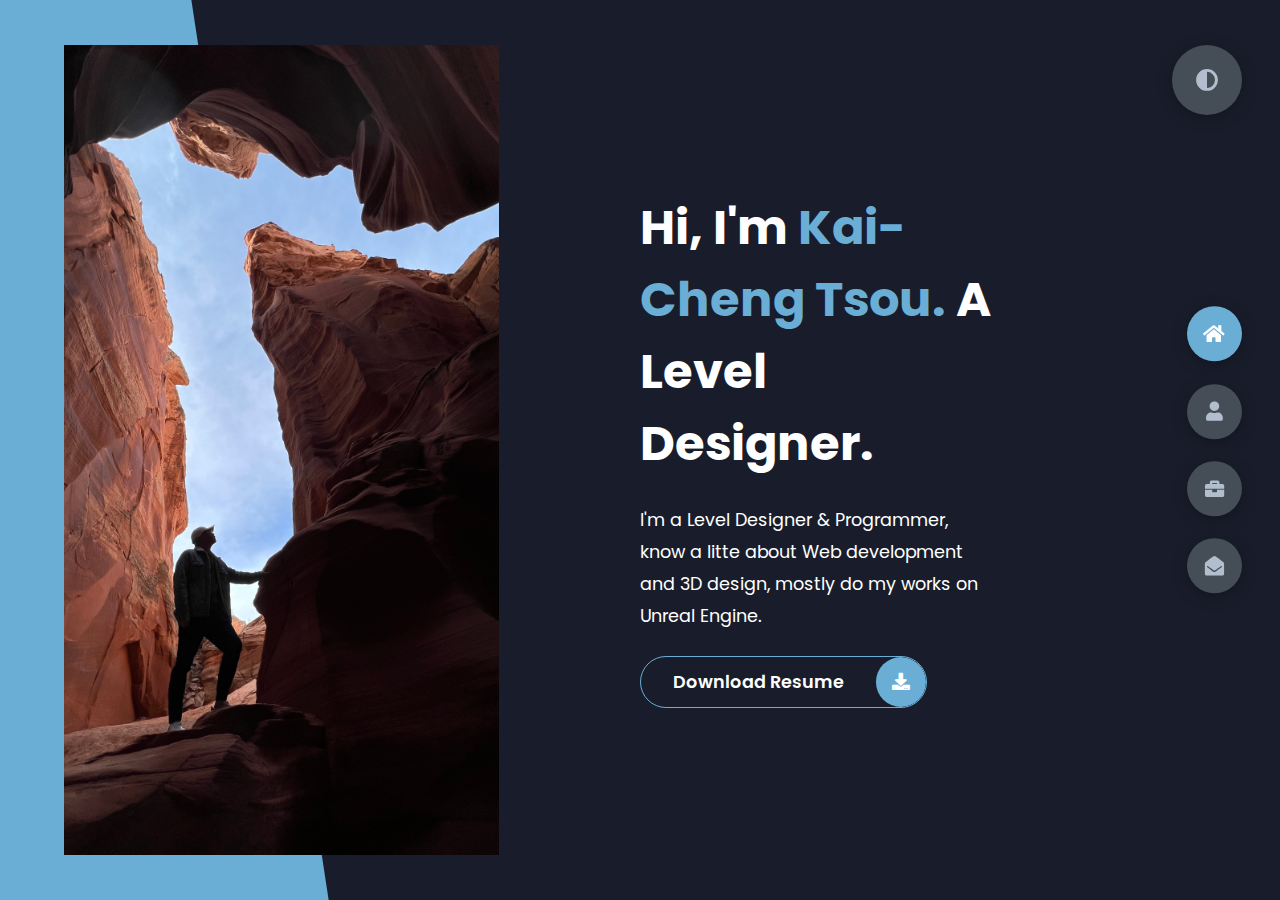
==== commit 371566ec: "change photo" ====
--- a/index.html
+++ b/index.html
@@ -6,6 +6,7 @@
     <meta name="viewport" content="width=device-width, initial-scale=1.0">
     <title>Portfolio</title>
     <link rel="stylesheet" href="styles/styles.css">
+    <link rel="stylesheet" href="styles/projects.css">
     <link rel="preconnect" href="https://fonts.googleapis.com">
     <link rel="preconnect" href="https://fonts.gstatic.com" crossorigin>
     <link rel="stylesheet" href="https://cdnjs.cloudflare.com/ajax/libs/font-awesome/5.15.4/css/all.min.css" integrity="sha512-1ycn6IcaQQ40/MKBW2W4Rhis/DbILU74C1vSrLJxCq57o941Ym01SwNsOMqvEBFlcgUa6xLiPY/NS5R+E6ztJQ==" crossorigin="anonymous" referrerpolicy="no-referrer" />
@@ -17,7 +18,7 @@
             <div class="left-header">
                 <div class="h-shape"></div>
                 <div class="image">
-                    <img src="img/SelfPhoto.jpg" alt="">
+                    <img src="img/SelfPhoto2.jpg" alt="">
                 </div>
             </div>
             <div class="right-header">
@@ -98,7 +99,7 @@
                 <h2>My <span>Portfolio</span><span class="bg-text">My Work</span></h2>
             </div>
             <p class="port-text">
-                Here is some of my work that I've done in various programming languages.
+                Here is some of my work that I've done in Unreal Engine.
             </p>
             <div class="portfolios">
                 <div class="portfolio-item">
@@ -125,7 +126,7 @@
                             <a href="https://youtu.be/gQxHYE5LvJs" target="_blank" class="icon">
                                 <i class="fab fa-youtube"></i>
                             </a>
-                            <button class="btn-hover color-8" id="trial-by-fire">View More</button>
+                            <button class="btn-hover color-8" id="trialbyfire-btn">View More</button>
                         </div>
                     </div>
                 </div>
@@ -139,7 +140,7 @@
                             <a href="https://youtu.be/eOL1Wy4G3nA" target="_blank" class="icon">
                                 <i class="fab fa-youtube"></i>
                             </a>
-                            <button class="btn-hover color-8" id="ready-to-rob">View More</button>
+                            <button class="btn-hover color-8" id="readytorob-btn">View More</button>
                         </div>
                     </div>
                 </div>
@@ -153,7 +154,7 @@
                             <a href="https://youtu.be/gwKJbkWN3_Y" target="_blank" class="icon">
                                 <i class="fab fa-youtube"></i>
                             </a>
-                            <button class="btn-hover color-8" id="village-revenger">View More</button>
+                            <button class="btn-hover color-8" id="villagerevenger-btn">View More</button>
                         </div>
                     </div>
                 </div>
@@ -167,7 +168,7 @@
                             <a href="https://youtu.be/8NQX7hXGex4" target="_blank" class="icon">
                                 <i class="fab fa-youtube"></i>
                             </a>
-                            <button class="btn-hover color-8" id="village-protector">View More</button>
+                            <button class="btn-hover color-8" id="villageprotector-btn">View More</button>
                         </div>
                     </div>
                 </div>
@@ -181,7 +182,7 @@
                             <a href="https://youtu.be/o_e9p0Lv7rg" target="_blank" class="icon">
                                 <i class="fab fa-youtube"></i>
                             </a>
-                            <button class="btn-hover color-8" id="the-dark-cave">View More</button>
+                            <button class="btn-hover color-8" id="thedarkcave-btn">View More</button>
                         </div>
                     </div>
                 </div>
@@ -195,7 +196,7 @@
                             <a href="https://youtu.be/r1mkFyCOJxg" target="_blank" class="icon">
                                 <i class="fab fa-youtube"></i>
                             </a>
-                            <button class="btn-hover color-8" id="future-mission">View More</button>
+                            <button class="btn-hover color-8" id="futuremission-btn">View More</button>
                         </div>
                     </div>
                 </div>
@@ -289,7 +290,8 @@
                         </div>
                     </div>
                     <div class="right-contact">
-                        
+                        <iframe class="map" src="https://www.google.com/maps/embed?pb=!1m18!1m12!1m3!1d3037.712483489009!2d-86.89547998423078!3d40.41521976365455!2m3!1f0!2f0!3f0!3m2!1i1024!2i768!4f13.1!3m3!1m2!1s0x88131d5b5f1569cd%3A0x5810dbd756f7ce43!2s200%20S%204th%20St%2C%20Lafayette%2C%20IN%2047901!5e0!3m2!1sen!2sus!4v1678076417303!5m2!1sen!2sus" width="750" height="460" style="border:0;" allowfullscreen="" loading="lazy" referrerpolicy="no-referrer-when-downgrade"></iframe>
+
                         <!-- <form action="" class="contact-form">
                             <div class="input-control i-c-2">
                                 <input type="text" required placeholder="YOUR NAME">
@@ -303,8 +305,7 @@
                             </div>
                             <div class="submit-btn">
                                 <a href="#" class="main-btn">
-                                    <span class="btn-text">Download CV</span>
-                                    <span class="btn-icon"><i class="fas fa-download"></i></span>
+                                    <span class="btn-text">Submit</span>
                                 </a>
                             </div>
                         </form> -->
@@ -312,28 +313,27 @@
                 </div>
             </div>
         </section>
-    </main>
-    <!-- <div>
+
+        <!--Projects-->
         <section class="container TrialByFire" id="TrialByFire">
             <div class="projects">
                 <h1 class="game-title">Trial<span> By Fire</span></h1>
-                <p class="intro">This is my first project using Unreal Engine, it is a simple first-person game that makes with some meshes and also a little blueprint to make it more interesting.</p>
+                <div class="intro"><p>This is my first project using Unreal Engine, it is a simple first-person game that makes with some meshes and also a little blueprint to make it more interesting.</p></div>
                 <div class="projects-main">
                     <div class="inside">
+                        <div class="projects-explain1">
+                            <h2 class="explain-number">Level</h2>
+                            <p class="explain-main">This is the whole-level design of this project, it is really a small level, the player can easier follow the route and win the game.</p>
+                        </div>
                         <img class="projects-img" src="projects img/Trial by fire1.png" >
-                        <div class="projects-explain1">
-                        <h2 class="explain-number">01</h2>
-                        <h2 class="explain-title">Level</h2>
-                        <p class="explain-main">This is the whole-level design of this project, it is really a small level, the player can easier follow the route and win the game.</p>
-                        </div>
-                    </div>
-                    <div class="inside">
-                        <div class="projects-explain2">
-                        <h2 class="explain-number">02</h2>
-                        <h2 class="explain-title">Top View</h2>
-                        <p class="explain-main">From the top view, the level design can be more precise, it starts from the bottom of the map and goes to the top of the map.</p>
-                        </div>
-                        <img class="projects-img" id="second" src="projects img/trial by fire2.png" >
+                        
+                    </div>
+                    <div class="inside">
+                        <div class="projects-explain2">
+                            <h2 class="explain-number">Top View</h2>
+                            <p class="explain-main">From the top view, the level design can be more precise, it starts from the bottom of the map and goes to the top of the map.</p>
+                        </div>
+                        <img class="projects-img leftOne" id="second" src="projects img/trial by fire2.png" >
                     </div>
                     <div>
                         <video controls class="video">
@@ -341,27 +341,378 @@
                         </video>
                     </div>
                 </div>
-                <button class="btn-hover color-9" >Return to Main Page</button>
+                <button class="btn-hover color-9" onclick="back()">Return to Main Page</button>
             </div>
             
         </section>
-    </div> -->
+
+        <section class="container ReadyToRob" id="ReadyToRob">
+            <div class="projects">
+                <h1 class="game-title">Ready<span> To Rob?</span></h1>
+                <div class="intro"><p>This is a third-person game that is inspired by Mario Odyssey. The player will receive a main mission for them to do, and while in the mission the player can jump around and collect coins, stars, and also weapons.</p></div>
+                <div class="projects-main">
+                    <div class="inside">
+                        <div class="projects-explain1">
+                            <h2 class="explain-number">Level</h2>
+                            <p class="explain-main">This is the whole map of this project, it is a playground in a city surrounded by water, player can explore any place they want in the city.</p>
+                        </div>
+                        <img class="projects-img" src="projects img/ready to rob1.png" >
+                        
+                    </div>
+                    <div class="inside">
+                        <div class="projects-explain2">
+                            <h2 class="explain-number">Missions</h2>
+                            <p class="explain-main">There are missions for player to complete and they have to collect coins in order to finish the missions.</p>
+                        </div>
+                        <img class="projects-img" id="second" src="projects img/ready to rob3.gif" >
+                    </div>
+                    <div class="inside">
+                        <div class="projects-explain1">
+                            <h2 class="explain-number">Store UI</h2>
+                            <p class="explain-main">This is a User interface for buying hotdogs, the player can use the money they got to buy things.</p>
+                        </div>
+                        <img class="projects-img" src="projects img/ready to rob2.gif" >
+                    </div>
+                    <div>
+                        <video controls class="video">
+                            <source src="video/Ready to Rob_.mp4" type="video/mp4">
+                        </video>
+                    </div>
+                </div>
+                <button class="btn-hover color-9" onclick="back()">Return to Main Page</button>
+            </div>
+        </section>
+
+    
+        <section class="container VillageRevenger" id="VillageRevenger">
+            <div class="projects">
+                <h1 class="game-title">Village<span> Revenger</span></h1>
+                <div class="intro"><p>This is a third-person game made with my partner, we are inspired by different RPG combat games such as Zelda. There are different levels in the game, the player has to use their combat stills in order to get to the boss and kill it.</p></div>
+                <div class="projects-main">
+                    <div class="inside">
+                        <div class="projects-explain1">
+                            <h2 class="explain-number">Entrance</h2>
+                            <p class="explain-main">This is the beginning of the game which the player will start, there are stones on the ground for the player to get to the right place and do the right thing.</p>
+                        </div>
+                        <img class="projects-img" src="projects img/village revenger1.png" >
+                    </div>
+                    <div class="inside">
+                        <div class="projects-explain2">
+                            <h2 class="explain-number">Entry Level</h2>
+                            <p class="explain-main">This is the entry level for the player to solve, it is a simple puzzle game, it can make the player ready to go inside the main level.</p>
+                        </div>
+                        <img class="projects-img" id="second" src="projects img/village revenger2.png" >
+                    </div>
+                    <div class="inside">
+                        <div class="projects-explain1">
+                            <h2 class="explain-number">Main Level</h2>
+                            <p class="explain-main">This is the main level that the player can go from here in many other levels including the boss level, it has lava below to prevent the player from going too far from the main level.</p>
+                        </div>
+                        <img class="projects-img" src="projects img/village revenger3.png" >
+                    </div>
+                    <div class="inside">
+                        <div class="projects-explain2">
+                            <h2 class="explain-number">Boss level</h2>
+                            <p class="explain-main">This is where the player will fight the Kraken, the boss has different modes when its health gets lower by 50 percent it will become more robust, and the player can defeat the Kraken by attacking its tentacles.</p>
+                        </div>
+                        <img class="projects-img" id="second" src="projects img/village revenger4.png" >
+                    </div>
+                    <div>
+                        <video controls class="video">
+                            <source src="video/Village Revenger.mp4" type="video/mp4">
+                        </video>
+                    </div>
+                </div>
+                <button class="btn-hover color-9" onclick="back()">Return to Main Page</button>
+            </div>
+                
+        </section>
+        <section class="container VillageProtector" id="VillageProtector">
+            <div class="projects">
+                <h1 class="game-title">Village<span> Protector</span></h1>
+                <div class="intro"><p>This is a third-person game about a warrior trying to protect his village. There are different kinds of enemies on the road, the player should avoid getting killed by them. This project also enhanced my ability on using C++ in Unreal Engine.</p></div>
+                <div class="projects-main">
+                    <div class="inside">
+                        <div class="projects-explain1">
+                            <h2 class="explain-number">Begin Conversation</h2>
+                            <p class="explain-main">This is the conversation in which the player gets information about the game, and the player will receive $100 to buy some items for fighting the enemies.</p>
+                        </div>
+                        <img class= "projects-img" src="projects img/village protector (2).gif" >            
+                    </div>
+                    <div class="inside">
+                        <div class="projects-explain2">
+                        <h2 class="explain-number">Pig Store</h2>
+                        <p class="explain-main">This is the place where the player can buy different items, the fireball can ignore the enemy's defense and deal 30 damage to the enemy, and the armor will increase the player's defense for one round.</p>
+                        </div>
+                        <img class="projects-img" id="second" src="projects img/village protector (3).gif" >
+                    </div>
+                    <div class="inside">
+                        <div class="projects-explain1">
+                            <h2 class="explain-number">Fox</h2>
+                            <p class="explain-main">This is the first enemy that the player encounters, the player can choose whether they want to attack or defend, same as the enemy. Because the player has bought the armor at the store so the enemy can't deal much damage to the player.</p>
+                        </div>
+                        <img class="projects-img" src="projects img/village protector (4).gif" >
+                    </div>
+                    <div class="inside">
+                        <div class="projects-explain2">
+                        <h2 class="explain-number">Eagle Store</h2>
+                        <p class="explain-main">This is the second store that sells different items, the shield can block the enemy once. The player will have to buy the item for not to be defeated by the enemy.</p>
+                        </div>
+                        <img class="projects-img" id="second" src="projects img/village protector (5).gif" >
+                    </div>
+                    <div class="inside">
+                        <div class="projects-explain1">
+                            <h2 class="explain-number">Wolf</h2>
+                            <p class="explain-main">This is the stronger enemy, which will deal more damage to the player, the player can use the shield that they bought to block the damage from the enemy and use a fireball to ignore the enemy's defense.</p>
+                        </div>
+                        <img class="projects-img" src="projects img/village protector (6).gif" >
+                    </div>
+                    <div class="inside">
+                        <div class="projects-explain2">
+                        <h2 class="explain-number">Danger Place</h2>
+                        <p class="explain-main">After defeating the wolf, the player will be teleported here and the player has learned a new skill that fires a fireball, by using this the player can kill the enemy and get the key for going back to the village.</p>
+                        </div>
+                        <img class="projects-img" id="second" src="projects img/village protector (1).gif" >
+                    </div>
+                    <div class="inside">
+                        <div class="projects-explain1">
+                            <h2 class="explain-number">C++</h2>
+                            <p class="explain-main">This is the part that I use C++, I creatre two function in unreal engine, one for the player attack damage and one for the enemy, by declare some variable inside the function, it become more easier to use in the blueprint.</p>
+                        </div>
+                        <img class="projects-img" src="projects img/village protector code (2).png" > 
+                    </div>
+                    <div>
+                        <video controls class="video">
+                            <source src="video/Village Protector.mp4" type="video/mp4">
+                        </video>
+                    </div>
+                </div>
+                <button class="btn-hover color-9" onclick="back()">Return to Main Page</button>
+            </div>
+                
+        </section>
+        <section class="container TheDarkCave" id="TheDarkCave">
+            <div class="projects">
+                <h1 class="game-title">The<span> Dark Cave</span></h1>
+                <div class="intro"><p>This is a third-person project that is mainly focused on the audio component, there are three level for the player to play, each of the level indicate to different things that a warrior required, which is skills, bravery and intelligence. The audio editing is mostly made by Audacity and Reaper.</p></div>
+                <div class="projects-main">
+                    <div class="inside">
+                        <div class="projects-explain1">
+                            <h2 class="explain-number">Main Level</h2>
+                            <p class="explain-main">This is the place where the player starts and also where the player can go to other maps.</p>
+                        </div>
+                        <img class= "projects-img" src="projects img/the dark cave (3).gif" >
+                    </div>
+                    <div class="inside2">
+                        <div class="projects-explain2">
+                        <h2 class="explain-number">Skills Level</h2>
+                        <p class="explain-main">This is a level that required the player to have character movement skills to pass the level, there are different stages for the player to play. For the ambient sound, I combined the wind sound and the birds sound to make a sky ambient. There is also some sound effect that I made, such as the piano sound.</p>
+                        </div>
+                        <img class="projects-img" id="skilllevel-img" src="projects img/the dark cave (2).png" >
+                    </div>
+                    <div class="audio-component" id="audio-first">
+                        <div id="audio-component-left">
+                            <p>sky_ambient</p>
+                            <audio controls>
+                                <source src="audio/sky_ambient.wav" type="audio/wav">
+                            </audio>
+                            <p>piano_f</p>
+                            <audio controls>
+                                <source src="audio/piano_f.wav" type="audio/wav">
+                            </audio>
+                        </div>
+                        <div id="audio-component-right">
+                            <p>piano_b</p>
+                            <audio controls>
+                                <source src="audio/piano_b.wav" type="audio/wav">
+                            </audio>
+                            <p>piano_end</p>
+                            <audio controls>
+                                <source src="audio/piano_end.wav" type="audio/wav">
+                            </audio>
+                        </div>
+                    </div>
+                    <div class="inside" id="maze">
+                        <div class="projects-explain1" id="maze-explain">
+                            <h2 class="explain-number">Maze</h2>
+                            <p class="explain-main">This is a small Maze level that required the player to be brave enough to finish it, there are zombies in the game trying to scare the player. At the end of the level, there are blocks for the player to choose, the player has to choose the right one to pass, it is the idea I get from "Squid Game".</p>
+                        </div>
+                        <div class="maze-img">
+                            <img class="projects-img" src="projects img/the dark cave (3).png" >
+                            <img class="projects-img" src="projects img/the dark cave (4).gif" >
+                        </div>
+                    </div>
+                    <div class="inside" id="laser">
+                        <div class="projects-explain2" id="laser-explain">
+                            <h2 class="explain-number">Laser</h2>
+                            <p class="explain-main">This is a laser level that required the player to use their brain to solve the puzzle, the player has to utilize the mirror in the room and try to match the laser to the right color.</p>
+                        </div>
+                        <div id="laser-img">
+                            <img class="projects-img" id="second" src="projects img/the dark cave (4).png" >
+                            <img class="projects-img" id="second" src="projects img/the dark cave (1).gif" >
+                        </div>
+                    </div>
+                    <div class="inside">
+                        <div class="projects-explain1">
+                            <h2 class="explain-number">Dialog In Game</h2>
+                            <p class="explain-main">These are the dialog in the game that I direct my friend to record for me, I have edited the sound lower the pitch of his sound in order to fit the game.</p>
+                        </div>
+                        <div class="audio-component2">
+                            <div class="audio-component-1">
+                                <p>Welcome</p>
+                                <audio controls>
+                                    <source src="audio/Welcome.mp3" type="audio/mp3">
+                                </audio>
+                                <p>RunOrDie</p>
+                                <audio controls>
+                                    <source src="audio/Keep Running - Copy.mp3" type="audio/mp3">
+                                </audio>
+                            </div>
+                            <div class="audio-component-2">
+                                <p>Zombies</p>
+                                <audio controls>
+                                    <source src="audio/Zombies.mp3" type="audio/mp3">
+                                </audio>
+                                <p>Puzzle</p>
+                                <audio controls>
+                                    <source src="audio/Puzzle.mp3" type="audio/mp3">
+                                </audio>
+                            </div>
+                            <div class="audio-component-3">
+                                <p>Escape</p>
+                                <audio controls>
+                                    <source src="audio/Escape.mp3" type="audio/mp3">
+                                </audio>
+                            </div>
+                        </div>
+                    </div>
+                    <div>
+                        <video controls class="video">
+                            <source src="video/The Dark Cave.mp4" type="video/mp4">
+                        </video>
+                    </div>
+                </div>
+                <button class="btn-hover color-9" onclick="back()">Return to Main Page</button>
+            </div>
+                
+        </section>
+        <section class="container FutureMission" id="FutureMission">
+            <div class="projects">
+                <h1 class="game-title">Future<span> Mission</span></h1>
+                <div class="intro"><p>This is a third-person Unreal Engine project that is more focused on the blueprint, there are different stages and levels for the player to play. The game starts with accepting the mission from a person and the player will be going through various stages or levels on the map. </p></div>
+                <div class="projects-main">
+                    <div class="inside">
+                        <div class="projects-explain1">
+                            <h2 class="explain-number">Begin</h2>
+                            <p class="explain-main">To start the game, the player has to meet the person to know the mission and start to solve it.</p>
+                        </div>
+                        <img class= "projects-img" src="projects img/future mission (6).gif">                     
+                    </div>
+                    <div class="inside">
+                        <div class="projects-explain2">
+                            <h2 class="explain-number">Math Evil</h2>
+                            <p class="explain-main">This is a small-level test for the player some calculations, the player has to find the correct number according to the questions on the wall.</p>
+                        </div>
+                        <img class="projects-img" id="second" src="projects img/future mission (7).gif" >
+                    </div>
+                    <div class="inside">
+                        <div class="projects-explain1">
+                            <h2 class="explain-number">Time Machine</h2>
+                            <p class="explain-main">This is a transition that the player is going from here to another level (future world) by entering the time machine.</p>
+                        </div>
+                        <img class="projects-img" src="projects img/future mission (8).gif" >
+                    </div>
+                    <div class="inside">
+                        <div class="projects-explain2">
+                            <h2 class="explain-number">Bounce Hell</h2>
+                            <p class="explain-main">This is in the future world. In their future world, there are two main levels in which the player can get the key to open the treasure. This one is the bounce hell, the player has to bounce to the platform to get the key without touching the ground.</p>
+                        </div>
+                        <img class="projects-img" id="second" src="projects img/future mission (9).gif" >
+                    </div>
+                    <div class="inside">
+                        <div class="projects-explain1">
+                            <h2 class="explain-number">Mirror Maze</h2>
+                            <p class="explain-main">This is the mirror maze the player is stuck in the maze that is full of mirrors, and the player has to find the location of the key and found the direction of the exit. it is harder than it thinks because it is easily getting confused in the mirror maze.</p>
+                        </div>
+                        <img class="projects-img" src="projects img/future mission (1).gif" >
+                    </div>
+                    <div class="inside">
+                        <div class="projects-explain2">
+                            <h2 class="explain-number">Moving Elevator</h2>
+                            <p class="explain-main">After solving two major levels, the moving elevator will appear, and the player has to look for the code that is hidden in the map, which is 98 highlighted with glowing pink.</p>
+                        </div>
+                        <img class="projects-img" id="second" src="projects img/future mission (2).gif" >
+                    </div>
+                    <div class="inside">
+                        <div class="projects-explain1">
+                            <h2 class="explain-number">07 Password</h2>
+                            <p class="explain-main">This is the place where the player has to enter the password that they see on the map to go on the mission.</p>
+                        </div>
+                        <img class="projects-img" src="projects img/future mission (3).gif" >
+                    </div>
+                    <div class="inside">
+                        <div class="projects-explain2">
+                            <h2 class="explain-number">Laser Room</h2>
+                            <p class="explain-main">This is a place full of lasers, the player will get killed if they touch the laser, and they have to avoid the laser and get to the checkpoint.</p>
+                        </div>
+                        <img class="projects-img" id="second" src="projects img/future mission (4).gif" >
+                    </div>
+                    <div class="inside">
+                        <div class="projects-explain1">
+                            <h2 class="explain-number">Mine Road</h2>
+                            <p class="explain-main">There are mines on the ground which are mentioned in different materials, also the wall beside will be pushing inside and make the road getting narrower. After this, the player will be able to open the treasure at the end by using the keys.</p>
+                        </div>
+                        <img class="projects-img" src="projects img/future mission (5).gif" >
+                    </div>
+                    
+                </div>
+                <div>
+                    <video controls class="video">
+                        <source src="video/Future Mission.mp4" type="video/mp4">
+                    </video>
+                </div>
+                <button class="btn-hover color-9" onclick="back()">Return to Main Page</button>
+            </div>
+                
+        </section>
+    </main>
+    
+        
+    
 
     <div class="controls">
-        <div class="control active-btn" data-id="home" >
+        <div class="control active-btn" data-id="home" id="home-btn">
             <i class="fas fa-home"></i>
         </div>
-        <div class="control" data-id="about">
+        <div class="control" data-id="about" id="about-btn">
             <i class="fas fa-user"></i>
         </div>
-        <div class="control" data-id="portfolio">
+        <div class="control" data-id="portfolio" id="portfolio-btn">
             <i class="fas fa-briefcase"></i>
         </div>
-        <!-- <div class="control" data-id="blogs">
-            <i class="far fa-newspaper"></i>
-        </div> -->
-        <div class="control" data-id="contact">
+        <div class="control" data-id="contact" id="contact-btn">
             <i class="fas fa-envelope-open"></i>
+        </div>
+    </div>
+
+    <div class="controls2">
+        <div class="control" data-id="TrialByFire" id="trial-by-fire-btn" >
+            <div>TBF</div>
+        </div>
+        <div class="control" data-id="ReadyToRob" id="ready-to-rob-btn">
+            <div>RTR</div>
+        </div>
+        <div class="control" data-id="VillageRevenger" id="village-revenger-btn">
+            <div>VR</div>
+        </div>
+        <div class="control" data-id="VillageProtector" id="village-protector-btn" >
+            <div>VP</div>
+        </div>
+        <div class="control" data-id="TheDarkCave" id="the-dark-cave-btn">
+            <div>TDC</div>
+        </div>
+        <div class="control" data-id="FutureMission" id="future-mission-btn">
+            <div>FM</div>
         </div>
     </div>
     
@@ -369,5 +720,6 @@
         <i class="fas fa-adjust"></i>
     </div>
     <script defer src="app.js"></script>
+    <script src="projects.js"></script>
 </body>
 </html>
--- a/styles/styles.css
+++ b/styles/styles.css
@@ -31,6 +31,7 @@
   --color-btn10: rgba(45, 54, 65, 0.75);
   --br-sm-2: 14px;
   --box-shadow-1: 0 3px 15px rgba(0,0,0,.3);
+  --fliter: grayscale(30%) invert(90%);
 }
 
 .light-mode {
@@ -180,47 +181,7 @@
 
 
 
-.controls2 {
-  position: fixed;
-  z-index: 10;
-  top: 50%;
-  right: 3%;
-  display: flex;
-  flex-direction: column;
-  align-items: center;
-  justify-content: center;
-  transform: translateY(-50%);
-}
-.controls2 .control {
-  padding: 1rem;
-  cursor: pointer;
-  background-color: var(--color-grey-4);
-  width: 55px;
-  height: 55px;
-  border-radius: 50%;
-  display: flex;
-  justify-content: center;
-  align-items: center;
-  margin: 0.7rem 0;
-  box-shadow: var(--box-shadow-1);
-}
-.controls2 .control i {
-  font-size: 1.2rem;
-  color: var(--color-grey-2);
-  pointer-events: none;
-}
-.controls2 .control div {
-  font-size: 1.2rem;
-  color: var(--color-grey-2);
-  pointer-events: none;
-}
-.controls2 .active-btn {
-  background-color: var(--color-secondary);
-  transition: all 0.4s ease-in-out;
-}
-.controls2 .active-btn i {
-  color: var(--color-white);
-}
+
 
 .theme-btn {
   top: 5%;
@@ -716,9 +677,6 @@
   justify-content: flex-start;
 }
 
-.right-contact{
-  background: #04befe;
-}
 
 /*Independed components*/
 .btn-con {
@@ -796,9 +754,21 @@
   padding-left: 0;
 }
 
+.map{
+  filter: var(--fliter);
+}
+
 @media screen and (max-width: 600px) {
   header {
     padding: 0 !important;
+  }
+
+  .contact-icons{
+    margin-left: 20px;
+  }
+  
+  .btn-con {
+    align-self: center;
   }
 
   .theme-btn {
@@ -832,7 +802,7 @@
     width: 90%;
   }
 
-  .controls .controls2{
+  .controls{
     top: auto;
     bottom: 0;
     flex-direction: row;
@@ -842,9 +812,12 @@
     width: 100%;
     background-color: var(--color-grey-5);
   }
-  .controls .control .controls2{
+  .controls .control{
     margin: 1rem 0.3rem;
   }
+   
+  
+  
 
   .about-container {
     grid-template-columns: repeat(1, 1fr);
@@ -929,6 +902,10 @@
   .main-title h2 .bg-text {
     font-size: 2.3rem;
   }
+
+  iframe{
+    width: 80vw;
+  }
 }
 @media screen and (max-width: 1432px) {
   .container {
@@ -958,6 +935,10 @@
 
   .main-title h2 .bg-text {
     font-size: 5.5rem;
+  }
+
+  iframe{
+    width: 80vw;
   }
 }
 @media screen and (max-width: 1250px) {
@@ -973,6 +954,10 @@
   .header-content .right-header {
     padding-right: 9rem;
   }
+
+  iframe{
+    width: 80vw;
+  }
 }
 @media screen and (max-width: 660px) {
   .blogs {
@@ -982,6 +967,9 @@
   .portfolios {
     grid-template-columns: repeat(1, 1fr);
   }
+  iframe{
+    width: 80vw;
+  }
 }
 @media screen and (max-width: 1070px) {
   .about-container {
@@ -999,6 +987,9 @@
   }
   .main-title h2 .bg-text {
     font-size: 4.5rem;
+  }
+  iframe{
+    width: 80vw;
   }
 }
 @media screen and (max-width: 970px) {
@@ -1034,6 +1025,9 @@
     text-align: center;
     padding-top: 3rem;
   }
+  iframe{
+    width: 80vw;
+  }
 }
 @media screen and (max-width: 700px) {
   .container {
@@ -1061,151 +1055,6 @@
   .main-title h2 .bg-text {
     font-size: 4rem;
   }
-}
-
-/*# sourceMappingURL=styles.css.map */
-
-/*projects*/
-
-/* .projects{
-  text-align: center;
-}
-
-
-
-.game-title{
-  font-size: 60px;
-  margin-top: 30px;
-  text-shadow: -2px 2px 1px rgb(109, 204, 236);
-}
-
-.intro{
-  margin: 20px 200px;
-  line-height: 40px;
-  text-align: start;
-}
-
-.game-title span{
-  color: var(--color-secondary);
-  text-shadow: -2px 2px 1px rgb(250, 250, 250);
-}
-
-.projects-main{
-  margin:30px auto;
-}
-
-.projects-img{
-  margin-top: 40px;
-  max-width: 600px;
-  max-height: 400px;
-}
-
-.projects-explain1{
-  width: 600px;
-  margin-left: 80px;
-  display: flex;
-  flex-direction: column;
-  align-items: start;
-  margin-top: 40px;
-}
-
-.projects-explain2{
-  width: 400px;
-  margin-right: 80px;
-  display: flex;
-  flex-direction: column;
-  align-items: start;
-  margin-top: 40px;
-}
-
-.inside{
-  border-top: 1px solid var(--color-white) ;
-  padding-top: 30px;
-  margin: 100px 100px;
-  display: flex;
-  justify-content: center;
-  max-height: 800px;
-}
-
-.explain-main{
-  text-align: start;
-  line-height: 40px;
-}
-
-.explain-title{
-  margin-top: 30px;
-  margin-bottom: 20px;
-
-}
-
-
-
-.back{
-  margin-top: 50px;
-}
-
-#villageprotectorbutton{
-  margin-top: 100px;
-}
-
-.audio-component{
-  display: flex;
-  justify-content: space-around;
-  margin-top: 50px;
-}
-
-.audio-component-left{
-  display: flex;
-  flex-direction: column;
-  align-items: center;
-  margin-bottom: 0;
-}
-
-
-.audio-component-left audio{
-  margin-top: 10px;
-  margin-bottom: 20px;
-}
-
-.audio-component-right{
-  display: flex;
-  flex-direction: column;
-  align-items: center;
-  margin-bottom: 0;
-  margin-right: 50px;
-}
-
-.audio-component-right audio{
-  margin-top: 10px;
-  margin-bottom: 20px;
-}
-
-#skilllevel-img{
-  margin-top: 50px;
-}
-
-#maze{
-  margin-bottom: 0;
-}
-
-#maze-img{
-  display: flex;
-  flex-direction: column;
-  border: 1px solid rgb(161, 9, 9);
-}
-
-#maze-explain{
-  margin-top: 150px ;
-}
-
-#laser-explain{
-  margin-top: 100px;
-}
-
-* {
-  -webkit-box-sizing: border-box;
-  -moz-box-sizing: border-box;
-  box-sizing: border-box;
 }
 
 
@@ -1230,6 +1079,7 @@
   transition: all .4s ease-in-out;
 }
 
+
 .btn-hover:hover {
   background-position: 100% 0;
   moz-transition: all .4s ease-in-out;
@@ -1242,14 +1092,11 @@
   outline: none;
 }
 
-.btn-hover.color-9 {
-  background-image: linear-gradient(to right, var(--color-btn1), var(--color-btn2), var(--color-btn3), var(--color-btn4));
-  box-shadow: 0 4px 15px 0 var(--color-btn5);
-}
+
 
 .btn-hover.color-8 {
   background-image: linear-gradient(to right, var(--color-btn6), var(--color-btn7), var(--color-btn8), var(--color-btn9));
   box-shadow: 0 4px 15px 0 var(--color-btn10);
   height: 50px;
   margin-bottom: 50px;
-} */+} --- a/styles/projects.css
+++ b/styles/projects.css
@@ -0,0 +1,206 @@
+
+
+.game-title, .intro, .projects-explain1, .projects-explain2{
+  text-align: center;
+}
+
+.game-title span{
+  color: var(--color-secondary);
+  text-shadow: -2px 2px 1px rgb(250, 250, 250);
+}
+.intro{
+  line-height: 2rem;
+  border-bottom: 5px groove var(--color-white);
+  margin-bottom: 30px;
+  margin-top: 10px;
+  padding-bottom: 30px;
+}
+.projects-img{
+  padding-bottom: 20px;
+}
+.projects-img, .video {
+  display: block;
+  margin: 50px auto;
+  width: 80vw;
+  /* padding-bottom: calc(100% / (width / height)); */
+  object-fit: cover;
+}
+
+.btn-hover.color-9 {
+  display: block;
+  background-image: linear-gradient(to right, var(--color-btn1), var(--color-btn2), var(--color-btn3), var(--color-btn4));
+  box-shadow: 0 4px 15px 0 var(--color-btn5);
+  margin-bottom: 90px;
+  margin-left: auto;
+  margin-right: auto;
+}
+
+.explain-number{
+  color: var(--color-secondary);
+  margin-bottom: 30px;
+}
+
+.audio-component, .audio-component2{
+  display: flex;
+  justify-content: center;
+  align-items: center;
+  flex-direction: column;
+}
+.audio-component p, .audio-component2 p{
+  margin-left: 5px;
+  margin-bottom: 5px;
+}
+.audio-component{
+  border-bottom: 2px solid var(--color-white);
+  padding-bottom: 30px;
+}
+audio{
+  margin-bottom: 10px;
+}
+
+.projects-explain1, .projects-explain2{
+  margin-top: 30px;
+  margin-bottom: 30px;
+}
+
+.controls2{
+  display: none;
+  position: fixed;
+  top: auto;
+  bottom: 0;
+  flex-direction: row;
+  justify-content: center;
+  left: 50%;
+  transform: translateX(-50%);
+  width: 100%;
+  background-color: var(--color-grey-5);
+}
+.controls2 .control{
+  padding: 1rem;
+  cursor: pointer;
+  background-color: var(--color-grey-4);
+  width: 55px;
+  height: 55px;
+  border-radius: 50%;
+  box-shadow: var(--box-shadow-1);
+  margin: 1rem 0.3rem;
+}
+
+.controls2 .control i {
+  font-size: 1.2rem;
+  color: var(--color-grey-2);
+  pointer-events: none;
+}
+.controls2 .control div {
+  font-size: 1.2rem;
+  color: var(--color-grey-2);
+  pointer-events: none;
+  display: flex;
+  align-items: center;
+  justify-content: center;
+  height: 100%;
+}
+.controls2 .active-btn {
+  background-color: var(--color-secondary);
+  transition: all 0.4s ease-in-out;
+}
+.controls2 .active-btn i {
+  color: var(--color-white);
+}
+
+.inside{
+  margin-bottom: 30px;
+  margin-top: 30px;
+  padding-bottom: 30px;
+  padding-top: 10px;
+  border-bottom: 2px solid var(--color-white);
+}
+
+#inside{
+  border: none;
+}
+
+
+
+@media screen and (min-width:600px){
+  .projects-img{
+    margin-top: 40px;
+    max-width: 600px;
+    max-height: 400px;
+  }
+  .inside, .inside2{
+    display: flex;
+    align-items: center;
+  }
+  .inside .projects-explain2, .projects-explain1,
+  .inside2 .projects-explain2, .projects-explain1{
+    margin: 0 70px;
+  }
+  .inside .projects-explain2, .inside2 .projects-explain2{
+    order:2
+  }
+  .inside .leftone, .inside2 .leftOne{
+    order:1;
+  }
+  .video{
+    margin-top: 30px;
+    margin-left: auto;
+    margin-right: auto;
+    max-width: 65vw;
+  }
+
+  .controls2 {
+    position: fixed;
+    z-index: 10;
+    display: none;
+    flex-direction: column;
+    align-items: center;
+    justify-content: center;
+    left: 95%;
+    bottom: 21%;
+    /* transform: translate(-5.1%, -30%); */
+    background-color: transparent;
+  }
+
+  .controls2 .control {
+    /* background-color: var(--color-grey-4); */
+    padding: 1rem;
+    cursor: pointer;
+    width: 55px;
+    height: 55px;
+    border-radius: 50%;
+    display: flex;
+    justify-content: center;
+    align-items: center;
+    margin: 0.7rem 0;
+    box-shadow: var(--box-shadow-1);
+  }
+
+  .btn-hover.color-9 {
+    margin-bottom: 30px;
+    margin-left: auto;
+    margin-right: auto;
+  }
+  .audio-component {
+    display: flex;
+    justify-content: center;
+    align-items: center;
+    gap: 200px;
+    flex-direction: row;
+  }
+
+  .intro p{
+    margin: 20px 100px;
+  }
+  
+  .explain-number{
+    margin-bottom: 50px;
+  }
+  .explain-main{
+    margin-bottom: 100px;
+  }
+
+  .game-title{
+    font-size: 2.5rem;
+  }
+}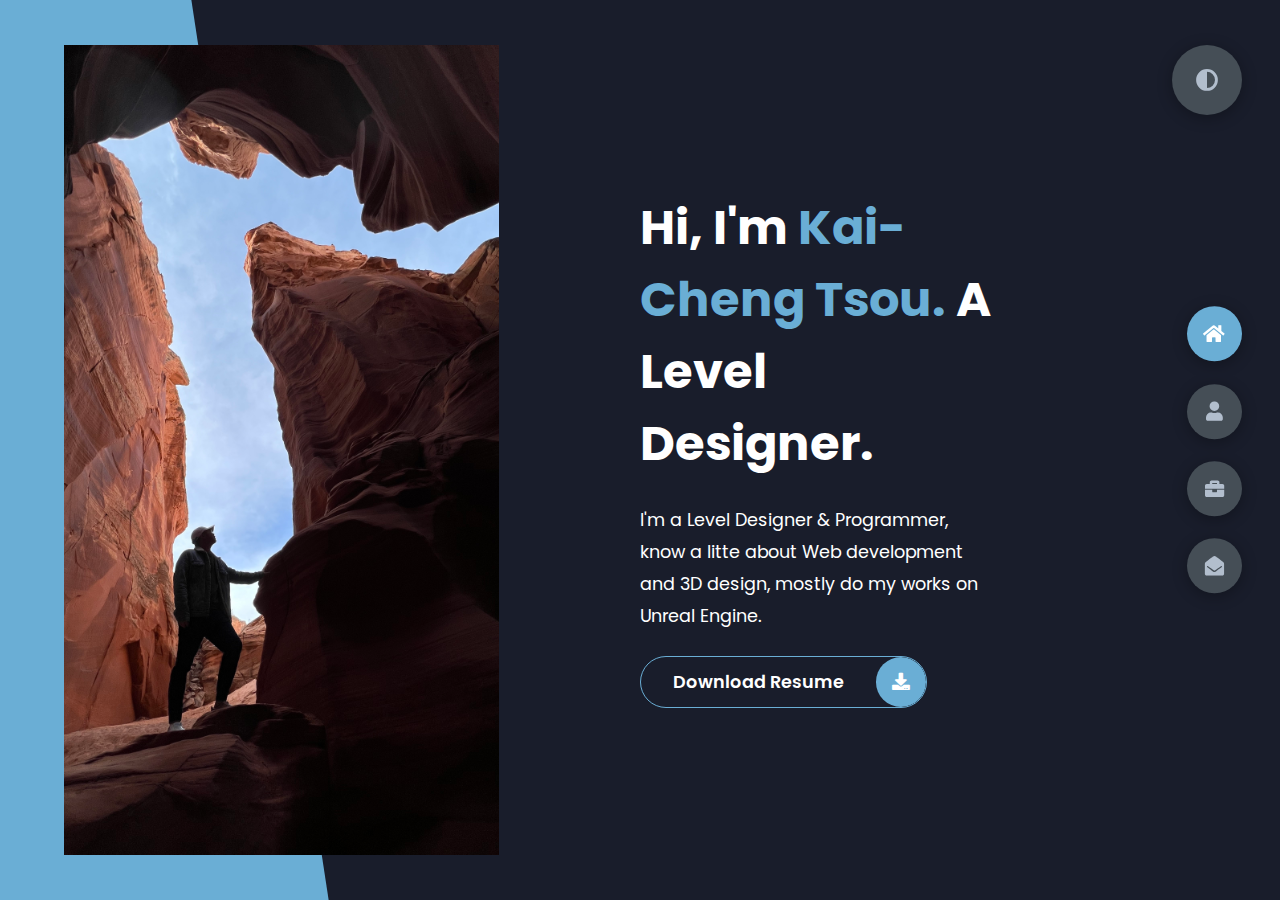
==== commit 36d1f605: "link" ====
--- a/index.html
+++ b/index.html
@@ -81,13 +81,13 @@
                     <div class="about-item">
                         <div class="abt-text">
                             <p class="large-text">2+</p>
-                            <p class="small-text">MONTHS OF<br />WEB DEVELOPER </p>
+                            <p class="small-text">Years OF<br />Coding Experience</p>
                         </div>
                     </div>
                     <div class="about-item">
                         <div class="abt-text">
-                            <p class="large-text">1000+</p>
-                            <p class="small-text">MONTHS OF<br />WEB DEVELOPER </p>
+                            <p class="large-text">2+</p>
+                            <p class="small-text">Years OF<br />Web Developer </p>
                         </div>
                     </div>
                 </div>
@@ -274,16 +274,16 @@
                         </div>
                         <div class="contact-icons">
                             <div class="contact-icon">
-                                <a href="www.facebook.com" target="_blank">
+                                <a href="https://www.facebook.com/tommy.tsou.3/" target="_blank">
                                     <i class="fab fa-facebook-f"></i>
                                 </a>
-                                <a href="#" target="_blank">
+                                <a href="https://www.instagram.com/tommy__tsou/" target="_blank">
                                     <i class="fab fa-instagram"></i>
                                 </a>
-                                <a href="#" target="_blank">
+                                <a href="https://www.linkedin.com/in/tommy-tsou-aba0b9213/" target="_blank">
                                     <i class="fab fa-linkedin"></i>
                                 </a>
-                                <a href="#" target="_blank">
+                                <a href="https://www.youtube.com/channel/UC9JAXbTbnC6XLvVBGTTvnUw" target="_blank">
                                     <i class="fab fa-youtube"></i>
                                 </a>
                             </div>
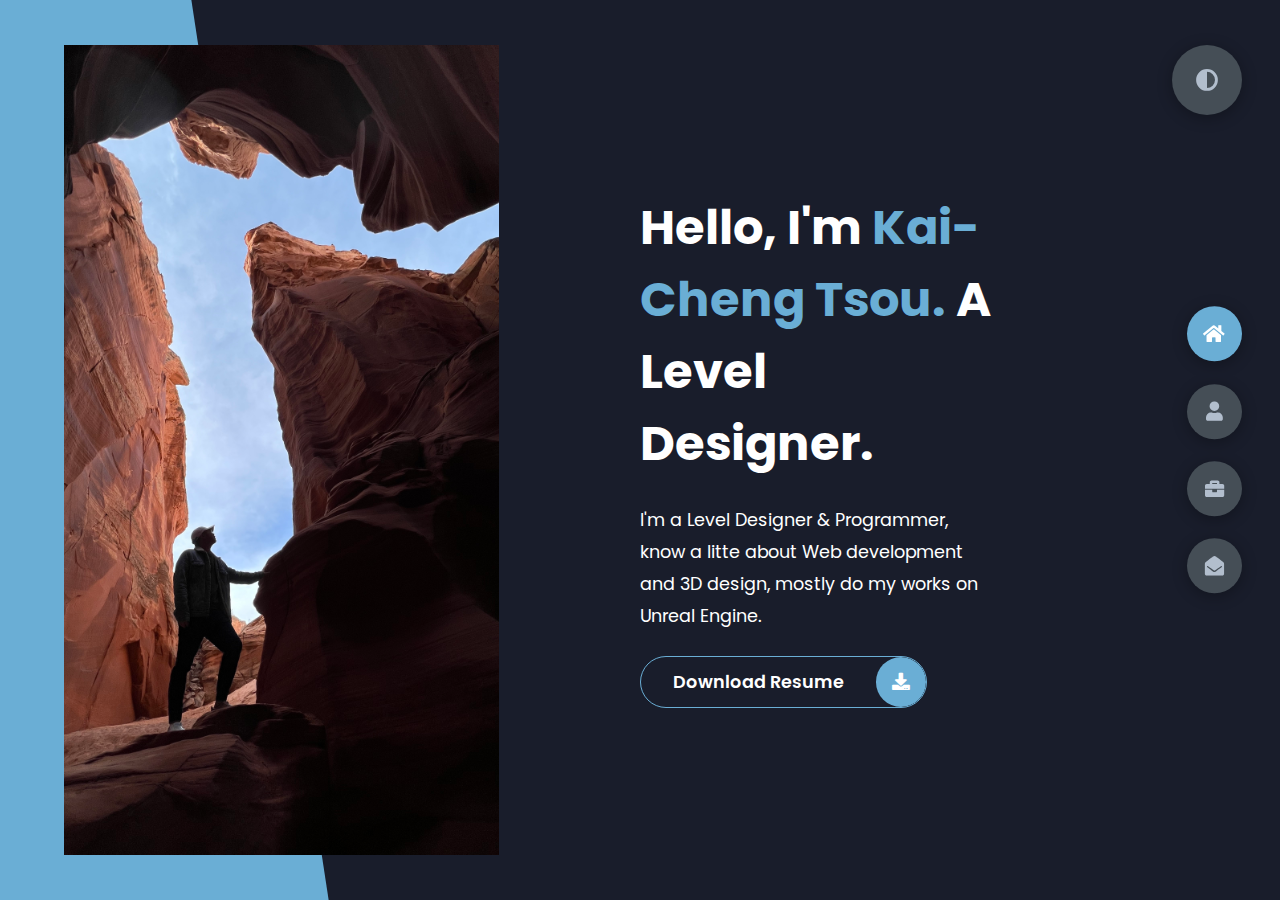
==== commit 6e88db7a: "test change" ====
--- a/index.html
+++ b/index.html
@@ -23,7 +23,7 @@
             </div>
             <div class="right-header">
                 <h1 class="name">
-                    Hi, I'm <span>Kai-Cheng Tsou.</span>
+                    Hello, I'm <span>Kai-Cheng Tsou.</span>
                     A Level Designer.
                 </h1>
                 <p>
